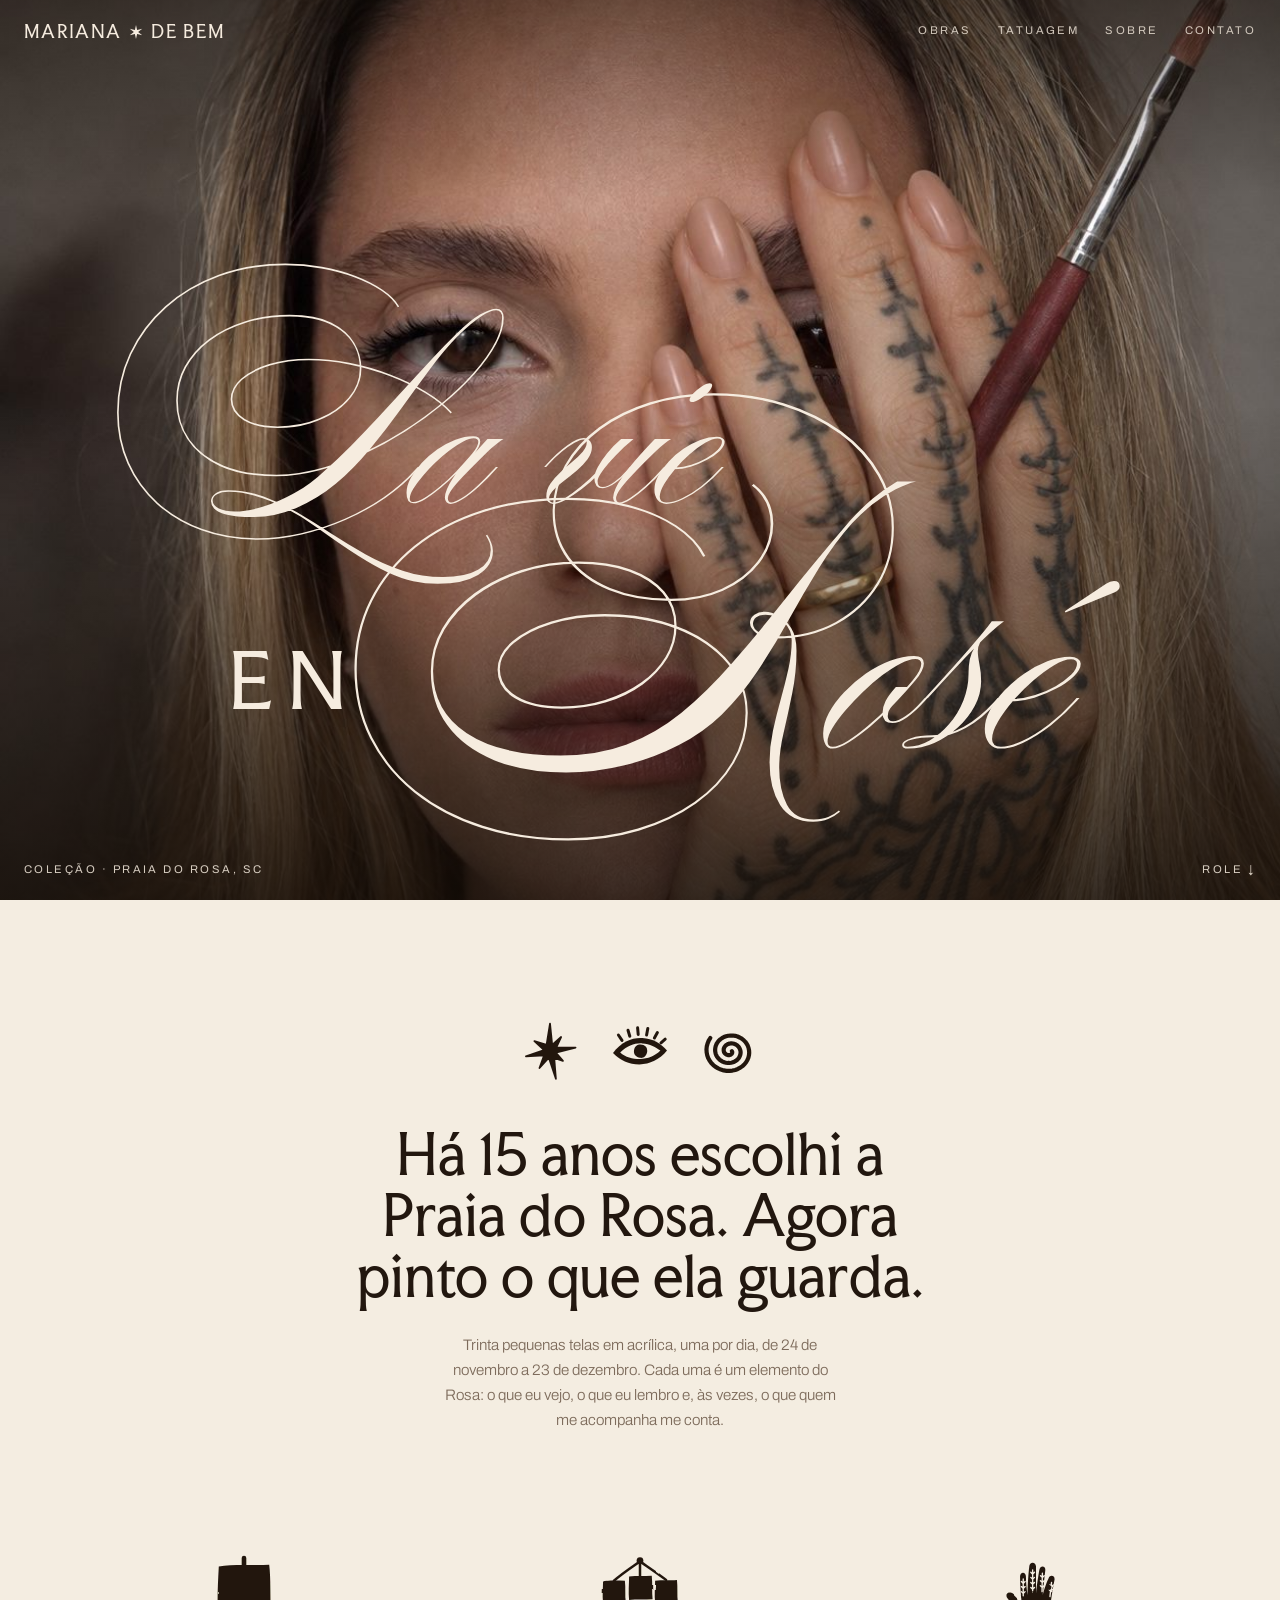
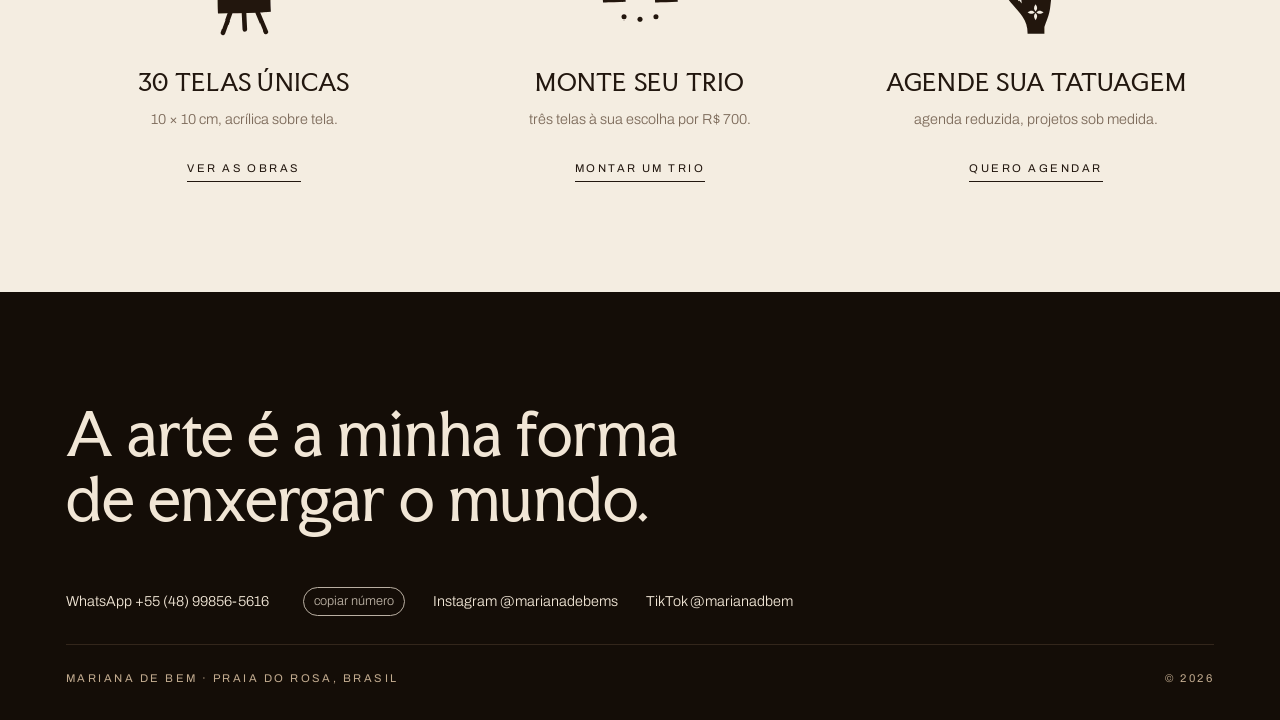
==== index.html @ dd3c000d "Publica o site de Mariana de Bem Páginas Início, Obras, Tatuagem, Sobre e Contato da coleção La Vie " ====
<!doctype html>
<html lang="pt-BR">
<meta charset="utf-8">
<meta name="viewport" content="width=device-width, initial-scale=1, viewport-fit=cover">
<title>La Vie en Rosé</title>
<meta name="description" content="Mariana de Bem: artista e tatuadora na Praia do Rosa. Coleção La Vie en Rosé, obras em acrílica sobre tela.">
<link rel="preconnect" href="https://fonts.googleapis.com">
<link rel="preconnect" href="https://fonts.gstatic.com" crossorigin>
<link rel="stylesheet" href="https://fonts.googleapis.com/css2?family=Faculty+Glyphic&family=Ballet:opsz@16..72&family=Archivo:wght@300;400;500&display=swap">
<link rel="stylesheet" href="estilo.css">

<svg width="0" height="0" style="position:absolute" aria-hidden="true">
  <!-- Ícones no estilo recortado à mão: formas cheias e orgânicas, com detalhes vazados na cor do fundo.
       O filtro "tremido" deixa as bordas levemente irregulares, como papel recortado ou tinta. -->
  <filter id="tremido" x="-10%" y="-10%" width="120%" height="120%">
    <feTurbulence type="fractalNoise" baseFrequency="0.05" numOctaves="2" seed="7"/>
    <feDisplacementMap in="SourceGraphic" scale="2.6" xChannelSelector="R" yChannelSelector="G"/>
  </filter>
  <!-- Faísca: oito pontas de tamanhos diferentes -->
  <symbol id="i-faisca" viewBox="0 0 100 100">
    <path filter="url(#tremido)" fill="currentColor" stroke="currentColor" stroke-width="3" stroke-linejoin="round" d="M50.0 6.0 L53.6 41.6 L68.5 28.4 L60.4 46.0 L92.6 46.0 L59.7 54.5 L71.6 68.2 L57.0 63.0 L59.8 98.0 L48.1 62.8 L32.5 80.0 L40.2 58.9 L9.9 60.5 L40.2 50.2 L24.0 35.1 L44.3 41.5 Z"/>
  </symbol>
  <!-- Olho: amêndoa torta, cílios curtos em cima -->
  <symbol id="i-olho" viewBox="0 0 100 100">
    <g filter="url(#tremido)">
      <path fill="none" stroke="currentColor" stroke-width="5" stroke-linecap="round" d="M20 34 14 25M33 27l-3-10M47 24l-1-11M61 25l2-11M74 30l5-9M85 38l7-6"/>
      <path fill="currentColor" d="M5 55C19 36 37 29 54 30s31 9 41 21C83 66 66 74 49 74S16 67 5 55Z"/>
      <path style="fill:var(--creme)" d="M17 54c12-11 25-16 37-15s23 6 30 12c-9 9-21 14-34 14S26 62 17 54Z"/>
      <path fill="currentColor" d="M51 41c7 0 12 5 11 12s-6 11-12 10-11-5-10-12 5-10 11-10Z"/>
    </g>
  </symbol>
  <!-- Espiral: traço grosso que abre do centro -->
  <symbol id="i-espiral" viewBox="0 0 100 100">
    <path filter="url(#tremido)" fill="none" stroke="currentColor" stroke-width="7" stroke-linecap="round" stroke-linejoin="round" d="M53.1 52.0 L53.4 52.4 L53.6 52.9 L53.7 53.5 L53.7 54.1 L53.6 54.7 L53.4 55.4 L53.1 56.0 L52.6 56.6 L52.0 57.1 L51.3 57.6 L50.5 58.0 L49.6 58.3 L48.6 58.5 L47.5 58.5 L46.5 58.4 L45.4 58.1 L44.3 57.7 L43.3 57.1 L42.3 56.4 L41.4 55.5 L40.7 54.5 L40.1 53.3 L39.7 52.1 L39.5 50.8 L39.5 49.4 L39.6 48.0 L40.1 46.6 L40.7 45.2 L41.6 43.9 L42.7 42.7 L44.0 41.6 L45.4 40.7 L47.1 39.9 L48.9 39.4 L50.7 39.1 L52.7 39.0 L54.7 39.2 L56.7 39.6 L58.6 40.3 L60.4 41.3 L62.2 42.5 L63.7 44.0 L65.0 45.6 L66.1 47.5 L66.9 49.5 L67.5 51.7 L67.7 53.9 L67.5 56.2 L67.0 58.4 L66.2 60.6 L65.0 62.8 L63.5 64.8 L61.7 66.6 L59.6 68.2 L57.3 69.5 L54.7 70.5 L52.0 71.2 L49.1 71.6 L46.2 71.6 L43.3 71.2 L40.4 70.4 L37.6 69.3 L34.9 67.8 L32.5 65.9 L30.4 63.8 L28.5 61.3 L27.1 58.6 L26.0 55.7 L25.4 52.7 L25.2 49.6 L25.5 46.4 L26.2 43.3 L27.4 40.3 L29.1 37.4 L31.2 34.7 L33.8 32.3 L36.7 30.2 L39.9 28.4 L43.4 27.1 L47.1 26.2 L50.9 25.8 L54.8 25.9 L58.7 26.4 L62.5 27.5 L66.1 29.1 L69.6 31.1 L72.7 33.5 L75.5 36.4 L77.8 39.6 L79.7 43.1 L81.0 46.8 L81.8 50.8 L82.0 54.8 L81.6 58.8 L80.6 62.8 L79.0 66.7 L76.8 70.4 L74.1 73.8 L70.8 76.8 L67.2 79.4 L63.1 81.6 L58.7 83.2 L54.1 84.3 L49.3 84.8 L44.4 84.7 L39.5 84.0 L34.8 82.6 L30.3 80.7 L26.0 78.2 L22.2 75.1 L18.8 71.6 L15.9 67.6 L13.6 63.3 L12.0 58.7 L11.1 53.9 L10.8 49.0 L11.3 44.0 L12.6 39.2 L14.5 34.4 L17.2 30.0"/>
  </symbol>
  <!-- Obras: tela no cavalete, recortada à mão -->
  <symbol id="i-tela" viewBox="0 0 100 100">
    <g filter="url(#tremido)">
      <path fill="none" stroke="currentColor" stroke-width="5.5" stroke-linecap="round" d="M50 6v10M34 70 25 95M66 70l10 24M50 71l1 20"/>
      <path fill="currentColor" d="M20 16c16-3 42-1 60-2 2 16 1 38 2 56-20 2-44 1-63 2-1-18 0-38 1-56Z"/>
    </g>
  </symbol>
  <!-- Trio: três telas penduradas -->
  <symbol id="i-trio" viewBox="0 0 100 100">
    <g filter="url(#tremido)">
      <path fill="none" stroke="currentColor" stroke-width="3" stroke-linecap="round" d="M50 10C40 17 28 25 19 33M50 10c10 7 22 15 31 22M50 10v17"/>
      <circle cx="50" cy="9" r="4" fill="currentColor"/>
      <path fill="currentColor" d="M6 34c8-2 18-1 26-1 1 8 0 17 1 25-9 1-19 0-27 1-1-9 0-17 0-25Z"/>
      <path fill="currentColor" d="M37 28c9-1 18 0 27-1 1 9 0 19 1 28-10 1-19 0-28 1-1-10 0-19 0-28Z"/>
      <path fill="currentColor" d="M68 33c8-1 18 0 26-1 1 9 0 18 1 26-9 1-19 0-27 1-1-9 0-18 0-26Z"/>
      <circle cx="31" cy="76" r="3" fill="currentColor"/><circle cx="50" cy="79" r="3" fill="currentColor"/><circle cx="69" cy="76" r="3" fill="currentColor"/>
    </g>
  </symbol>
  <!-- Tatuagem: mão orgânica com ornamentos vazados nos dedos, como as tatuagens da Mariana -->
  <symbol id="i-agulha" viewBox="0 0 100 100">
    <g filter="url(#tremido)">
      <path fill="currentColor" d="M40 96C40 88 38 82 34 76 30 70 22 62 16 54 13 50 16 45 21 48 26 52 30 57 33 60 32 50 31 38 31 28 31 22 38 22 38 28 38 36 39 44 40 50 40 38 41 24 42 16 42 10 50 10 50 16 50 26 50 38 50 48 51 38 53 26 54 20 55 14 62 15 61 21 60 30 59 40 58 50 60 42 63 34 65 30 67 25 73 27 72 32 70 42 68 54 67 64 66 74 62 82 60 88 60 91 60 94 60 96Z"/>
      <g fill="none" style="stroke:var(--creme)" stroke-width="1.6" stroke-linecap="round" stroke-linejoin="round">
        <path d="M34.8 31v20M32.6 34l2.2 2.2 2.2-2.2M32.6 40l2.2 2.2 2.2-2.2M32.6 46l2.2 2.2 2.2-2.2"/>
        <path d="M46 20v25M43.8 23l2.2 2.2 2.2-2.2M43.8 29l2.2 2.2 2.2-2.2M43.8 35l2.2 2.2 2.2-2.2M43.8 41l2.2 2.2 2.2-2.2"/>
        <path d="M57.6 24 57.2 46M55.4 27l2.2 2.2 2.2-2.2M55.3 33l2.2 2.2 2.2-2.2M55.2 39l2.2 2.2 2.2-2.2"/>
        <path d="M68.5 35 66.6 52M66.5 38l2 2 2.1-1.9M65.9 44l2 2 2.1-1.9"/>
      </g>
      <!-- flor no dorso da mão -->
      <g style="fill:var(--creme)">
        <path d="M49.5 61c2.5 3.5 2.5 6 0 8.5-2.5-2.5-2.5-5 0-8.5Z"/>
        <path d="M49.5 80c2.5-3.5 2.5-6 0-8.5-2.5 2.5-2.5 5 0 8.5Z"/>
        <path d="M40 70.5c3.5-2.5 6-2.5 8.5 0-2.5 2.5-5 2.5-8.5 0Z"/>
        <path d="M59 70.5c-3.5-2.5-6-2.5-8.5 0 2.5 2.5 5 2.5 8.5 0Z"/>
      </g>
    </g>
  </symbol>
</svg>

<header class="topo" id="topo">
  <div class="wrap">
    <a class="marca" href="index.html">Mariana <svg viewBox="0 0 20 20" aria-hidden="true"><path fill="currentColor" d="M10 0l1.6 7.2L19 5.5l-6 4.5 6 4.5-7.4-1.7L10 20l-1.6-7.2L1 14.5 7 10 1 5.5l7.4 1.7z"/></svg> de Bem</a>
    <nav class="menu caps" aria-label="Páginas">
      <a href="obras.html">Obras</a>
      <a href="tatuagem.html">Tatuagem</a>
      <a href="sobre.html">Sobre</a>
      <a href="contato.html">Contato</a>
    </nav>
  </div>
</header>

<header class="abertura">
  <img src="foto-capa.jpg" alt="Mariana de Bem cobrindo um dos olhos com a mão tatuada, segurando um pincel">
  <h1 class="letreiro"><span class="linha1">La vie</span><span class="linha2"><span class="en">en</span>Rosé</span></h1>
  <div class="rodape caps"><span>Coleção · Praia do Rosa, SC</span><span class="rolar">Role ↓</span></div>
</header>

<section class="manifesto">
  <div class="wrap">
    <div class="icones" aria-hidden="true">
      <svg><use href="#i-faisca"/></svg><svg><use href="#i-olho"/></svg><svg><use href="#i-espiral"/></svg>
    </div>
    <h2>Há 15 anos escolhi a Praia do Rosa. Agora pinto o que ela guarda.</h2>
    <p>Trinta pequenas telas em acrílica, uma por dia, de 24 de novembro a 23 de dezembro. Cada uma é um elemento do Rosa: o que eu vejo, o que eu lembro e, às vezes, o que quem me acompanha me conta.</p>
  </div>
</section>

<section class="caminhos" aria-label="Caminhos">
  <div class="wrap grid">
    <div class="caminho">
      <svg aria-hidden="true"><use href="#i-tela"/></svg>
      <h3>30 telas únicas</h3>
      <p>10 × 10 cm, acrílica sobre tela.</p>
      <a class="link caps" href="obras.html">Ver as obras</a>
    </div>
    <div class="caminho">
      <svg aria-hidden="true"><use href="#i-trio"/></svg>
      <h3>Monte seu trio</h3>
      <p>três telas à sua escolha por R$ 700.</p>
      <a class="link caps" data-whats="trio" href="#">Montar um trio</a>
    </div>
    <div class="caminho">
      <svg aria-hidden="true"><use href="#i-agulha"/></svg>
      <h3>Agende sua tatuagem</h3>
      <p>agenda reduzida, projetos sob medida.</p>
      <a class="link caps" href="tatuagem.html">Quero agendar</a>
    </div>
  </div>
</section>

<footer>
  <div class="wrap">
    <p class="frase">A arte é a minha forma de enxergar o mundo.</p>
    <div class="links">
      <a data-whats="ola" href="#">WhatsApp <span data-numero></span></a>
      <button class="copiar" data-copiar type="button">copiar número</button>
      <a href="https://www.instagram.com/marianadebems/" target="_blank" rel="noopener">Instagram @marianadebems</a>
      <a href="https://www.tiktok.com/@marianadbem" target="_blank" rel="noopener">TikTok @marianadbem</a>
    </div>
    <div class="base caps"><span>Mariana de Bem · Praia do Rosa, Brasil</span><span>© 2026</span></div>
  </div>
</footer>

<script src="comum.js"></script>

</html>
---- estilo.css ----
/* Mariana de Bem — estilos comuns a todas as páginas.
   Layout: editorial de artista. Abertura em foto cheia com letreiro caligráfico, seções creme,
   "sobre" e rodapé em marrom escuro. Caligrafia: Ballet (Google Fonts, licença OFL, uso comercial liberado). */
:root {
  --creme: #f4ede1;      /* fundo das seções claras */
  --tinta: #22170f;      /* texto sobre o creme */
  --nevoa: #7d6b5b;      /* texto secundário */
  --argila: #9a5f43;     /* acento terroso */
  --mar: #3f6f6c;        /* "disponível" */
  --linha: #e0d4c2;
  --cartao: #ebe2d3;
  --escuro: #140d07;     /* seções escuras */
  --escuro-texto: #f1e6d6;
  --escuro-nevoa: #c2ab8f;
  --escuro-linha: #33261b;
  --display: "Faculty Glyphic", "Georgia", serif;
  --script: "Ballet", "Snell Roundhand", cursive;
  --texto: "Archivo", "Helvetica Neue", Arial, sans-serif;
}
@media (prefers-color-scheme: dark) {
  :root:not([data-theme="light"]) {
    --creme: #1b130c; --tinta: #f1e6d6; --nevoa: #b9a48c; --argila: #d49a78; --mar: #7fb3ae;
    --linha: #34271c; --cartao: #261b12; --escuro: #0d0804; --escuro-linha: #2a1f15; color-scheme: dark;
  }
}
:root[data-theme="dark"] {
  --creme: #1b130c; --tinta: #f1e6d6; --nevoa: #b9a48c; --argila: #d49a78; --mar: #7fb3ae;
  --linha: #34271c; --cartao: #261b12; --escuro: #0d0804; --escuro-linha: #2a1f15; color-scheme: dark;
}
* { box-sizing: border-box; }
html { scroll-behavior: smooth; }
body { margin: 0; background: var(--creme); color: var(--tinta); font-family: var(--texto); font-weight: 300; font-size: 16px; line-height: 1.65; }
img { max-width: 100%; }
.wrap { max-width: 1180px; margin: 0 auto; padding-left: max(16px, env(safe-area-inset-left, 0px)); padding-right: max(16px, env(safe-area-inset-right, 0px)); }
a { color: inherit; }
:focus-visible { outline: 2px solid var(--argila); outline-offset: 3px; }
.caps { font-family: var(--texto); font-weight: 400; font-size: .7rem; letter-spacing: .22em; text-transform: uppercase; }
.script { font-family: var(--script); font-style: normal; text-transform: none; letter-spacing: 0; }

/* topo fixo */
header.topo { position: fixed; inset: 0 0 auto 0; z-index: 10; color: #f6ecdf; padding-top: env(safe-area-inset-top, 0px); transition: background .35s, color .35s, box-shadow .35s; }
header.topo.solido { background: color-mix(in srgb, var(--creme) 94%, transparent); color: var(--tinta); backdrop-filter: blur(8px); box-shadow: 0 1px 0 var(--linha); }
header.topo .wrap { display: flex; align-items: center; justify-content: space-between; gap: 8px 16px; flex-wrap: wrap; min-height: 64px; padding-block: 12px; max-width: none; padding-left: max(24px, env(safe-area-inset-left, 0px)); padding-right: max(24px, env(safe-area-inset-right, 0px)); }
.marca { display: inline-flex; align-items: center; gap: 8px; font-family: var(--display); font-size: 1.05rem; letter-spacing: .08em; text-transform: uppercase; text-decoration: none; white-space: nowrap; }
.marca svg { width: 14px; height: 14px; }
nav.menu { display: flex; gap: 26px; flex-wrap: wrap; }
nav.menu a { text-decoration: none; opacity: .8; padding-bottom: 3px; border-bottom: 1px solid transparent; }
nav.menu a:hover { opacity: 1; }
nav.menu a[aria-current="page"] { opacity: 1; border-bottom-color: currentColor; }

/* abertura (página inicial) */
.abertura { position: relative; height: 100svh; min-height: 560px; overflow: hidden; background: #1c140d; color: #f6ecdf; }
.abertura img { position: absolute; inset: 0; width: 100%; height: 100%; object-fit: cover; object-position: 50% 30%; }
.abertura::after { content: ""; position: absolute; inset: 0; background: linear-gradient(180deg, rgba(20,13,7,.45) 0%, rgba(20,13,7,0) 22%, rgba(20,13,7,0) 45%, rgba(20,13,7,.78) 100%); }
/* Letreiro em escala de cartaz: ocupa ~90% da largura da tela (limitado pela altura no computador). */
.letreiro { position: absolute; z-index: 1; left: 0; right: 0; bottom: 7vh; margin: 0; font-weight: 400; text-align: center; padding: 0 8px; white-space: nowrap; }
.letreiro .linha1 { display: block; font-family: var(--script); font-size: min(27vw, 30vh); line-height: .9; transform: translateX(-17%); }
.letreiro .linha2 { display: block; font-family: var(--script); font-size: min(35vw, 41vh); line-height: .85; margin-top: -.14em; transform: translateX(1%); }
.letreiro .en { display: inline-block; font-family: var(--display); font-size: .2em; letter-spacing: .16em; text-transform: uppercase; vertical-align: .5em; margin-right: .3em; }
.abertura .rodape { position: absolute; z-index: 1; left: max(24px, env(safe-area-inset-left, 0px)); right: max(24px, env(safe-area-inset-right, 0px)); bottom: 22px; display: flex; justify-content: space-between; gap: 16px; opacity: .85; }

/* cabeçalho das páginas internas */
.cab-pagina { padding: calc(150px + env(safe-area-inset-top, 0px)) 0 64px; text-align: center; }
.cab-pagina .caps { color: var(--nevoa); }
.cab-pagina h1 { font-family: var(--display); font-weight: 400; font-size: clamp(2.6rem, 7vw, 5rem); text-transform: uppercase; line-height: 1; margin: 34px 0 22px; }
.cab-pagina h1 .script { color: var(--argila); font-size: 1.6em; line-height: .6; }
.cab-pagina p { max-width: 52ch; margin: 0 auto; color: var(--nevoa); }

/* manifesto */
.manifesto { text-align: center; padding: 120px 0 96px; }
.icones { display: flex; justify-content: center; gap: 30px; margin-bottom: 44px; color: var(--tinta); }
.icones svg { width: 60px; height: 60px; }
.manifesto h2 { font-family: var(--display); font-weight: 400; font-size: clamp(2rem, 4.6vw, 3.4rem); line-height: 1.12; max-width: 17ch; margin: 0 auto 26px; text-wrap: balance; }
.manifesto p { max-width: 46ch; margin: 0 auto; color: var(--nevoa); font-size: .95rem; }

/* caminhos */
.caminhos { padding: 24px 0 110px; }
.caminhos .grid { display: grid; grid-template-columns: repeat(3, minmax(0, 1fr)); gap: 40px; text-align: center; }
.caminho svg { width: 84px; height: 84px; color: var(--tinta); margin-bottom: 18px; }
.caminho h3 { font-family: var(--display); font-weight: 400; font-size: 1.45rem; text-transform: uppercase; letter-spacing: .01em; margin: 0 0 6px; }
.caminho p { margin: 0 0 22px; color: var(--nevoa); font-size: .9rem; }
.link { display: inline-block; text-decoration: none; padding-bottom: 4px; border-bottom: 1px solid currentColor; }
.link:hover { color: var(--argila); }
.botao-cheio { display: inline-block; text-decoration: none; background: var(--tinta); color: var(--creme); padding: 15px 26px; border-radius: 999px; transition: background .2s; }
.botao-cheio:hover { background: var(--argila); }

/* coleção */
.colecao { padding: 0 0 110px; }
.abas { display: flex; justify-content: center; gap: 8px; flex-wrap: wrap; margin-bottom: 28px; }
.abas[hidden] { display: none; }
.aba { font: inherit; border: 1px solid var(--linha); background: transparent; color: var(--tinta); padding: 9px 16px; border-radius: 999px; cursor: pointer; }
.aba[aria-selected="true"] { background: var(--tinta); color: var(--creme); border-color: var(--tinta); }
.ficha { display: grid; grid-template-columns: 1fr auto; gap: 18px 40px; align-items: end; padding: 22px 0; margin-bottom: 26px; border-top: 1px solid var(--linha); border-bottom: 1px solid var(--linha); }
.ficha h3 { font-family: var(--display); font-weight: 400; font-size: 1.5rem; margin: 0 0 4px; }
.ficha p { margin: 0; color: var(--nevoa); max-width: 58ch; }
.ficha .preco { text-align: right; color: var(--nevoa); }
.ficha .preco b { display: block; font-family: var(--display); font-weight: 400; font-size: 2rem; color: var(--tinta); line-height: 1.1; }
.contagem { display: flex; gap: 22px; flex-wrap: wrap; align-items: center; margin-bottom: 26px; color: var(--nevoa); font-variant-numeric: tabular-nums; }
.contagem b { color: var(--tinta); font-weight: 500; }
.contagem label { display: inline-flex; gap: 8px; align-items: center; cursor: pointer; margin-left: auto; }
.grade { display: grid; grid-template-columns: repeat(auto-fill, minmax(200px, 1fr)); gap: 40px 24px; }
.obra { display: flex; flex-direction: column; gap: 8px; min-width: 0; }
.tela { aspect-ratio: 1; max-width: 100%; position: relative; overflow: hidden; border-radius: 8px; background: var(--cartao); }
.tela img { width: 100%; height: 100%; object-fit: cover; display: block; }
.tela .pintura { position: absolute; inset: 0; }
.obra.embreve .tela .pintura { filter: saturate(.3); opacity: .5; }
.obra .rotulo { display: flex; justify-content: space-between; gap: 8px; color: var(--nevoa); margin-top: 6px; }
.obra h4 { font-family: var(--display); font-weight: 400; font-size: 1.05rem; text-transform: uppercase; line-height: 1.2; margin: 0; overflow-wrap: anywhere; }
.selo.disponivel { color: var(--mar); }
.selo.reservada { color: var(--argila); }
.obra .acao { margin-top: 4px; }
.obra .sem-acao { color: var(--nevoa); }
.vazio-filtro { color: var(--nevoa); text-align: center; grid-column: 1 / -1; padding: 24px 0; }

/* blocos de duas colunas (comprar, tatuagem) */
.duas { display: grid; grid-template-columns: .85fr 1.15fr; gap: 64px; align-items: start; }
.titulo-sec { font-family: var(--display); font-weight: 400; font-size: clamp(2.2rem, 5vw, 3.4rem); text-transform: uppercase; line-height: 1; margin: 0; }
.titulo-sec .script { display: block; font-size: 1.35em; line-height: 1.1; color: var(--argila); }

/* como comprar */
.comprar { padding: 110px 0; border-top: 1px solid var(--linha); }
ol.passos { list-style: none; margin: 0; padding: 0; counter-reset: p; }
ol.passos li { display: grid; grid-template-columns: 52px 1fr; gap: 12px; padding: 20px 0; border-top: 1px solid var(--linha); counter-increment: p; }
ol.passos li:last-child { border-bottom: 1px solid var(--linha); }
ol.passos li::before { content: "0" counter(p); font-family: var(--display); font-size: 1.3rem; color: var(--argila); line-height: 1.3; }
ol.passos span { color: var(--nevoa); }
ol.passos b { font-weight: 500; display: block; color: var(--tinta); }
.nota { margin-top: 26px; color: var(--nevoa); }

/* tatuagem */
.tatuagem { padding: 0 0 110px; }
.tatuagem .duas { align-items: center; }
.tatuagem figure, .sobre figure { margin: 0; }
.tatuagem figure img { width: 100%; aspect-ratio: 3 / 4; object-fit: cover; object-position: 50% 30%; border-radius: 10px; display: block; }
.tatuagem p { color: var(--nevoa); max-width: 54ch; margin: 0 0 22px; }
ol.pedido { list-style: none; margin: 0 0 30px; padding: 0; border-top: 1px solid var(--linha); }
ol.pedido li { padding: 12px 0; border-bottom: 1px solid var(--linha); color: var(--nevoa); }
ol.pedido b { display: inline-block; min-width: 9.5em; font-weight: 500; color: var(--tinta); }
.tatuagem .nota { margin-top: 18px; font-size: .9rem; }
.etapas { padding: 96px 0 110px; border-top: 1px solid var(--linha); }
.etapas .grid { display: grid; grid-template-columns: repeat(4, minmax(0, 1fr)); gap: 32px; margin-top: 44px; }
.etapa { border-top: 1px solid var(--tinta); padding-top: 18px; }
.etapa .caps { color: var(--argila); }
.etapa h3 { font-family: var(--display); font-weight: 400; font-size: 1.3rem; text-transform: uppercase; margin: 10px 0 6px; }
.etapa p { margin: 0; color: var(--nevoa); font-size: .92rem; }

/* sobre (escuro) */
.sobre { background: var(--escuro); color: var(--escuro-texto); padding: calc(110px + env(safe-area-inset-top, 0px)) 0 110px; }
.sobre .barra { display: flex; justify-content: space-between; color: var(--escuro-nevoa); padding-bottom: 56px; }
.sobre .duas { gap: 64px; }
.sobre figure img { width: 100%; aspect-ratio: 3 / 4; object-fit: cover; border-radius: 10px; display: block; }
.sobre figcaption { color: var(--escuro-nevoa); margin-top: 14px; }
.sobre h1 { font-family: var(--display); font-weight: 400; font-size: clamp(2.4rem, 6vw, 4.2rem); text-transform: uppercase; line-height: 1; margin: 0 0 30px; }
.sobre h1 .script { color: var(--escuro-nevoa); font-size: 1.5em; line-height: .6; }
.sobre .destaque { font-family: var(--display); font-size: clamp(1.45rem, 2.6vw, 2rem); line-height: 1.3; margin: 0 0 30px; text-wrap: pretty; }
.sobre .corpo p { color: var(--escuro-nevoa); max-width: 56ch; margin: 0 0 18px; }
.sobre .assinatura { font-family: var(--script); font-size: 2.2rem; color: var(--escuro-texto); margin-top: 18px; }
.numeros { display: grid; grid-template-columns: repeat(3, minmax(0, 1fr)); gap: 24px; padding: 72px 0 0; margin-top: 72px; border-top: 1px solid var(--escuro-linha); }
.numeros b { display: block; font-family: var(--display); font-weight: 400; font-size: clamp(2rem, 4vw, 3rem); color: var(--escuro-texto); line-height: 1.1; }
.numeros span { color: var(--escuro-nevoa); }

/* contato */
.contato { padding: 0 0 110px; }
.canais { display: grid; grid-template-columns: repeat(3, minmax(0, 1fr)); gap: 24px; }
.canal { display: flex; flex-direction: column; gap: 10px; padding: 28px; border: 1px solid var(--linha); border-radius: 10px; min-width: 0; }
.canal .caps { color: var(--argila); }
.canal h2 { font-family: var(--display); font-weight: 400; font-size: 1.5rem; text-transform: uppercase; line-height: 1.15; margin: 0; }
.canal p { margin: 0 0 12px; color: var(--nevoa); flex: 1; }
.canal .link { align-self: flex-start; }
.dados { display: grid; grid-template-columns: repeat(4, minmax(0, 1fr)); gap: 24px; margin-top: 64px; padding-top: 32px; border-top: 1px solid var(--linha); }
.dados div { min-width: 0; }
.dados .caps { display: block; color: var(--nevoa); margin-bottom: 6px; }
.dados .valor { font-family: var(--display); font-size: 1.25rem; overflow-wrap: anywhere; }
.copiar { font: inherit; font-size: .8rem; background: none; border: 1px solid currentColor; color: inherit; opacity: .75; padding: 3px 10px; border-radius: 999px; cursor: pointer; margin-left: 6px; }

/* rodapé (escuro) */
footer { background: var(--escuro); color: var(--escuro-texto); padding: 110px 0 calc(32px + env(safe-area-inset-bottom, 0px)); }
footer .frase { font-family: var(--display); font-size: clamp(1.9rem, 4.6vw, 3.6rem); line-height: 1.12; margin: 0 0 56px; max-width: 20ch; text-wrap: balance; }
footer .frase .script { color: var(--escuro-nevoa); }
footer .links { display: flex; gap: 28px; flex-wrap: wrap; align-items: center; padding-bottom: 28px; border-bottom: 1px solid var(--escuro-linha); font-size: .9rem; }
footer .links a { text-decoration: none; }
footer .links a:hover { color: var(--escuro-nevoa); }
footer .base { display: flex; justify-content: space-between; gap: 16px; flex-wrap: wrap; color: var(--escuro-nevoa); padding-top: 24px; }

@media (max-width: 760px) {
  header.topo .wrap { padding-left: max(16px, env(safe-area-inset-left, 0px)); padding-right: max(16px, env(safe-area-inset-right, 0px)); }
  nav.menu { gap: 16px; width: 100%; }
  .abertura .rodape .rolar { display: none; }
  .letreiro { bottom: 9vh; }
  .manifesto { padding: 88px 0 64px; }
  .caminhos .grid { grid-template-columns: 1fr; gap: 52px; }
  .cab-pagina { padding-top: calc(140px + env(safe-area-inset-top, 0px)); }
  .ficha { grid-template-columns: 1fr; }
  .ficha .preco { text-align: left; }
  .grade { grid-template-columns: repeat(2, minmax(0, 1fr)); gap: 30px 14px; }
  .contagem label { margin-left: 0; }
  .duas { grid-template-columns: 1fr; gap: 40px; }
  ol.pedido b { display: block; min-width: 0; }
  .etapas .grid, .canais, .dados, .numeros { grid-template-columns: 1fr; }
  .sobre .barra { padding-bottom: 36px; }
}
@media (min-width: 761px) and (max-width: 980px) {
  .etapas .grid, .dados { grid-template-columns: repeat(2, minmax(0, 1fr)); }
}
@media (prefers-reduced-motion: reduce) { html { scroll-behavior: auto; } * { transition: none !important; } }
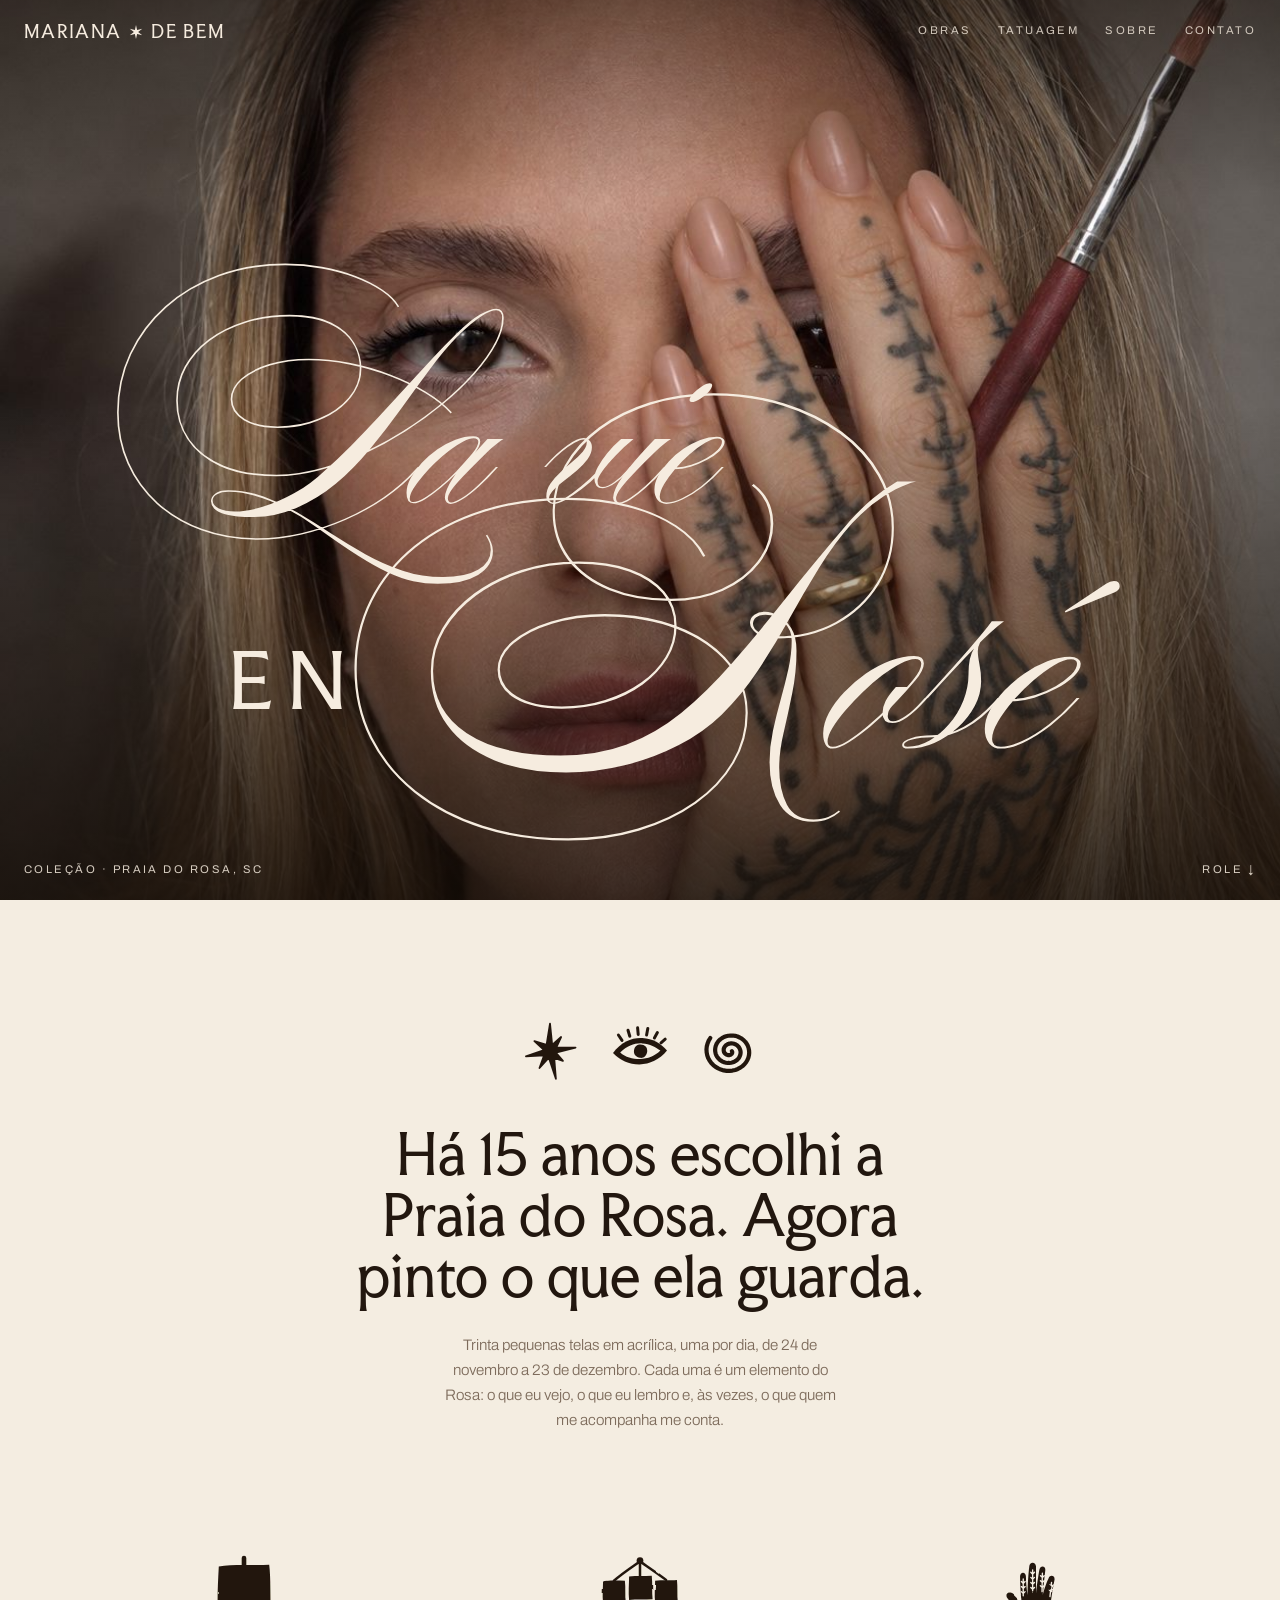
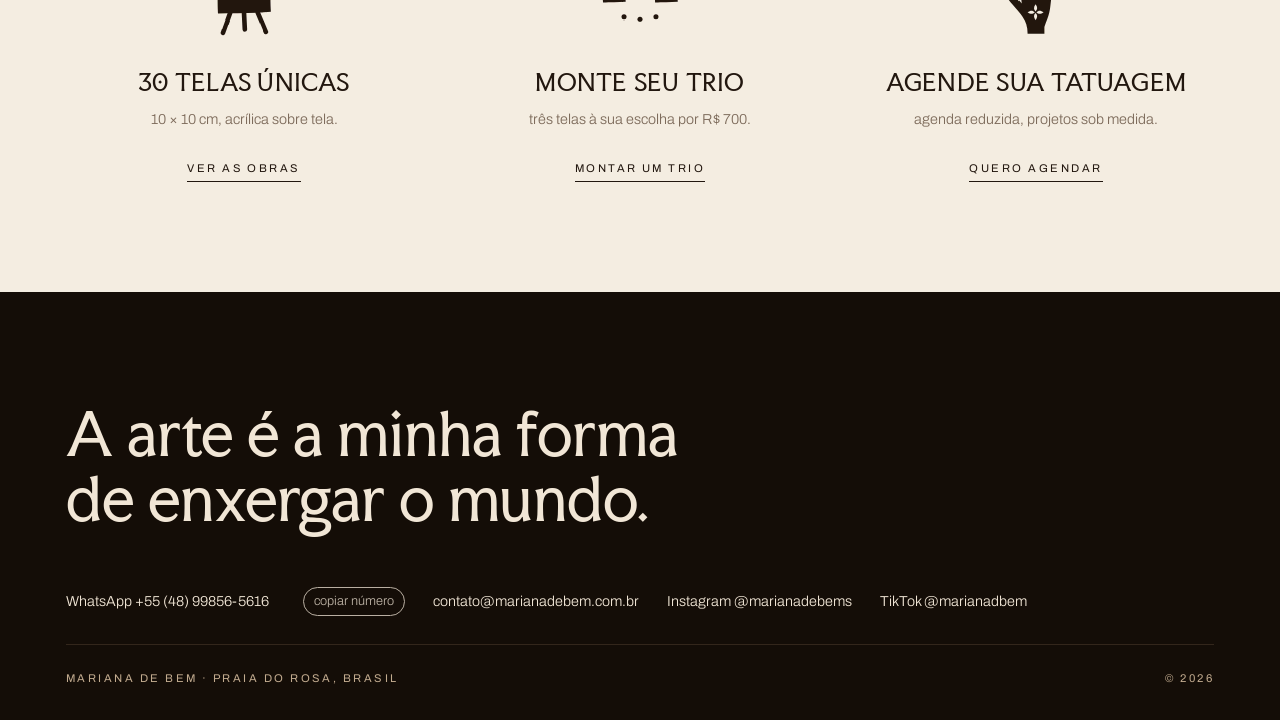
==== commit 972f5abb: "Adiciona o e-mail contato@marianadebem.com.br Co-Authored-By: Claude Opus 5.5 <noreply@anthropic.com" ====
--- a/index.html
+++ b/index.html
@@ -129,6 +129,7 @@
     <div class="links">
       <a data-whats="ola" href="#">WhatsApp <span data-numero></span></a>
       <button class="copiar" data-copiar type="button">copiar número</button>
+      <a href="mailto:contato@marianadebem.com.br">contato@marianadebem.com.br</a>
       <a href="https://www.instagram.com/marianadebems/" target="_blank" rel="noopener">Instagram @marianadebems</a>
       <a href="https://www.tiktok.com/@marianadbem" target="_blank" rel="noopener">TikTok @marianadbem</a>
     </div>
--- a/estilo.css
+++ b/estilo.css
@@ -167,7 +167,7 @@
 .canal h2 { font-family: var(--display); font-weight: 400; font-size: 1.5rem; text-transform: uppercase; line-height: 1.15; margin: 0; }
 .canal p { margin: 0 0 12px; color: var(--nevoa); flex: 1; }
 .canal .link { align-self: flex-start; }
-.dados { display: grid; grid-template-columns: repeat(4, minmax(0, 1fr)); gap: 24px; margin-top: 64px; padding-top: 32px; border-top: 1px solid var(--linha); }
+.dados { display: grid; grid-template-columns: repeat(auto-fit, minmax(190px, 1fr)); gap: 24px; margin-top: 64px; padding-top: 32px; border-top: 1px solid var(--linha); }
 .dados div { min-width: 0; }
 .dados .caps { display: block; color: var(--nevoa); margin-bottom: 6px; }
 .dados .valor { font-family: var(--display); font-size: 1.25rem; overflow-wrap: anywhere; }
@@ -200,6 +200,6 @@
   .sobre .barra { padding-bottom: 36px; }
 }
 @media (min-width: 761px) and (max-width: 980px) {
-  .etapas .grid, .dados { grid-template-columns: repeat(2, minmax(0, 1fr)); }
+  .etapas .grid { grid-template-columns: repeat(2, minmax(0, 1fr)); }
 }
 @media (prefers-reduced-motion: reduce) { html { scroll-behavior: auto; } * { transition: none !important; } }
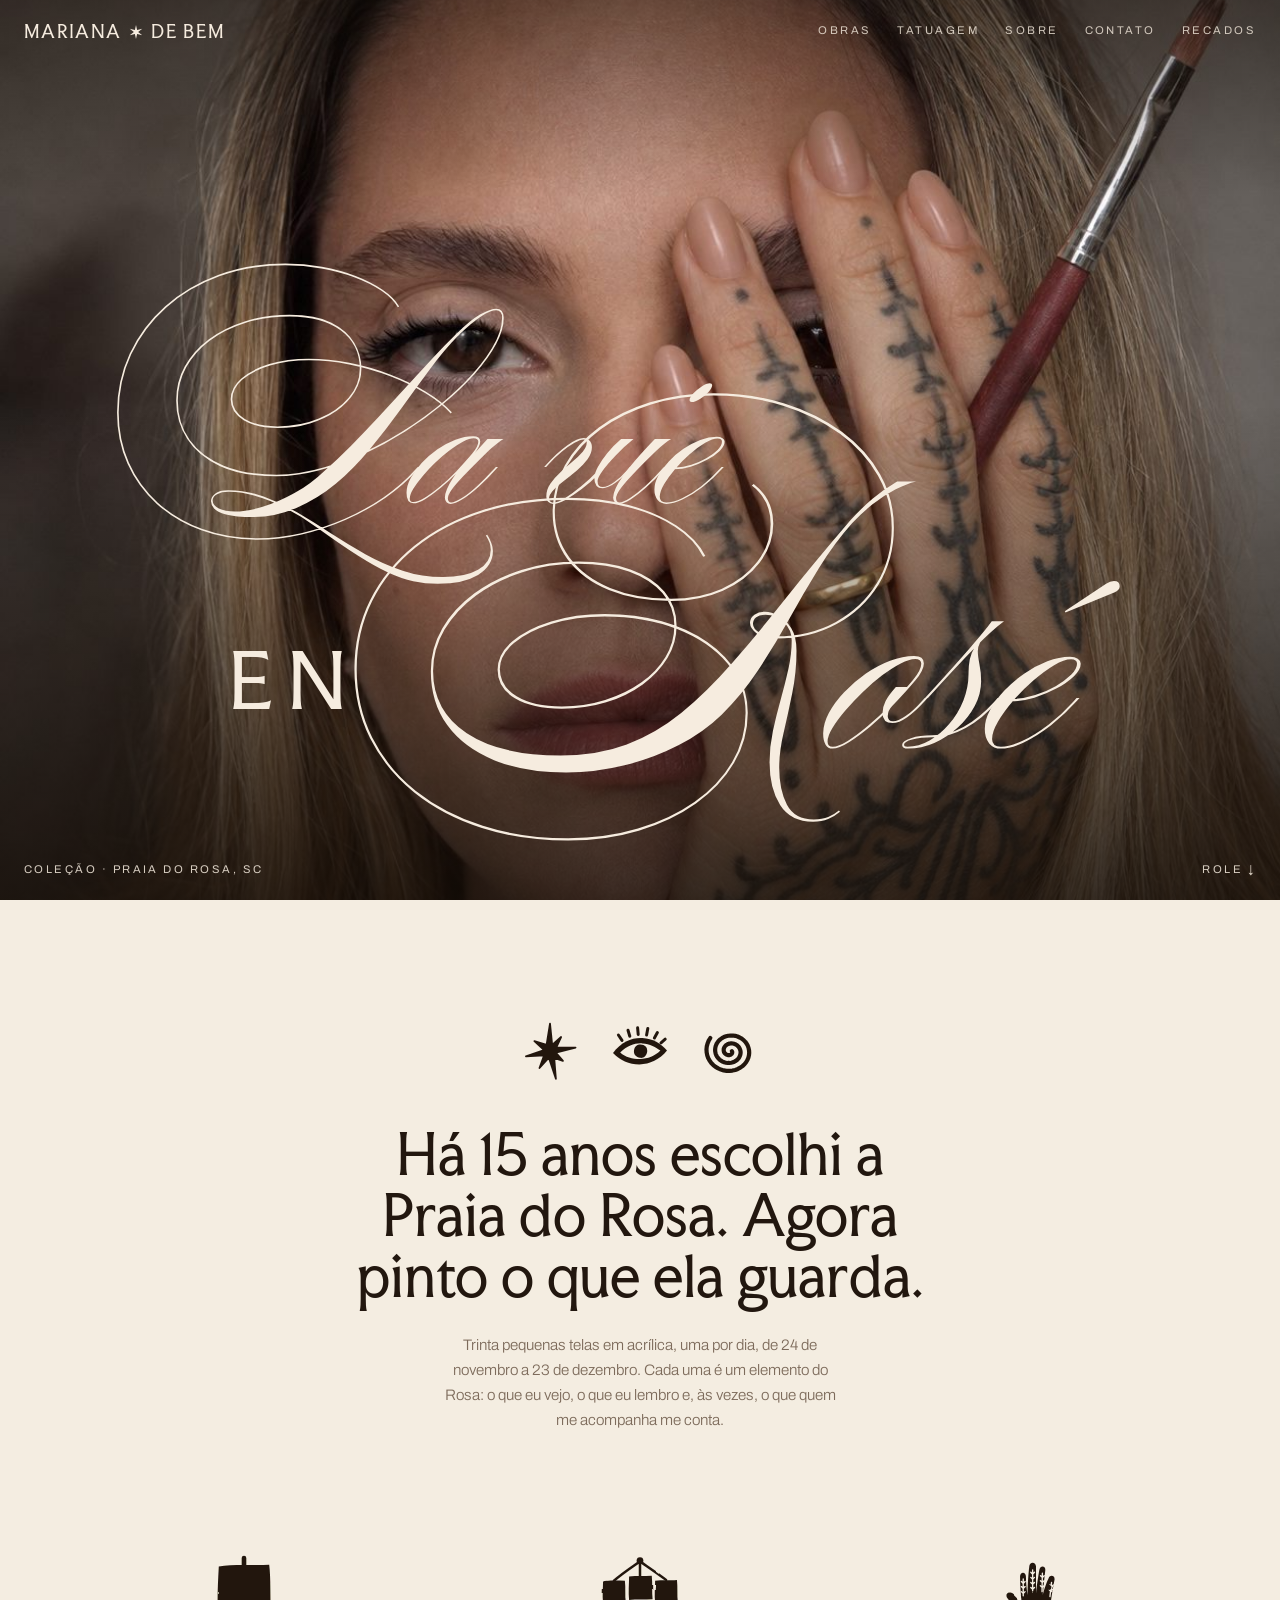
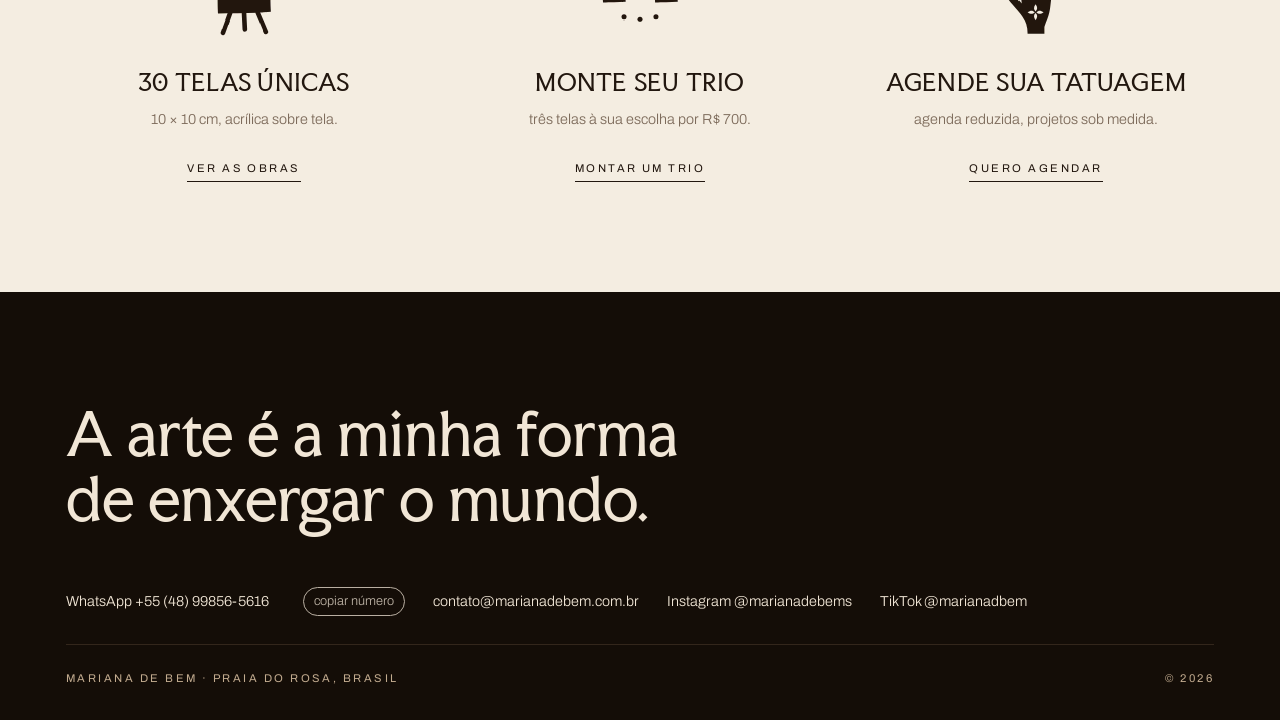
==== commit e340d3ea: "Adiciona o mural de recados Co-Authored-By: Claude Opus 5.5 <noreply@anthropic.com>" ====
--- a/index.html
+++ b/index.html
@@ -80,6 +80,7 @@
       <a href="tatuagem.html">Tatuagem</a>
       <a href="sobre.html">Sobre</a>
       <a href="contato.html">Contato</a>
+      <a href="recados.html">Recados</a>
     </nav>
   </div>
 </header>
@@ -112,7 +113,7 @@
       <svg aria-hidden="true"><use href="#i-trio"/></svg>
       <h3>Monte seu trio</h3>
       <p>três telas à sua escolha por R$ 700.</p>
-      <a class="link caps" data-whats="trio" href="#">Montar um trio</a>
+      <a class="link caps" data-whats="trio" href="https://wa.me/5548998565616" target="_blank" rel="noopener">Montar um trio</a>
     </div>
     <div class="caminho">
       <svg aria-hidden="true"><use href="#i-agulha"/></svg>
@@ -127,7 +128,7 @@
   <div class="wrap">
     <p class="frase">A arte é a minha forma de enxergar o mundo.</p>
     <div class="links">
-      <a data-whats="ola" href="#">WhatsApp <span data-numero></span></a>
+      <a data-whats="ola" href="https://wa.me/5548998565616" target="_blank" rel="noopener">WhatsApp <span data-numero></span></a>
       <button class="copiar" data-copiar type="button">copiar número</button>
       <a href="mailto:contato@marianadebem.com.br">contato@marianadebem.com.br</a>
       <a href="https://www.instagram.com/marianadebems/" target="_blank" rel="noopener">Instagram @marianadebems</a>
--- a/estilo.css
+++ b/estilo.css
@@ -173,6 +173,52 @@
 .dados .valor { font-family: var(--display); font-size: 1.25rem; overflow-wrap: anywhere; }
 .copiar { font: inherit; font-size: .8rem; background: none; border: 1px solid currentColor; color: inherit; opacity: .75; padding: 3px 10px; border-radius: 999px; cursor: pointer; margin-left: 6px; }
 
+/* mural de recados (recados.html)
+   Os bilhetes são papel de verdade: cores fixas, iguais no modo claro e escuro.
+   Os adesivos são sempre pretos, com o miolo vazado em creme. */
+.mural-sec { padding: 0 0 110px; }
+.mural { columns: 4 220px; column-gap: 22px; background: var(--cartao); border-radius: 12px; padding: 34px 26px 14px; }
+.mural-vazio { text-align: center; color: var(--nevoa); margin: 22px 0 0; }
+.bilhete { --creme: #f4ede1; break-inside: avoid; display: inline-block; width: 100%; margin: 0 0 26px; position: relative; padding: 20px 18px 16px; color: #22170f; font-family: var(--display); font-size: 1rem; line-height: 1.4; transform: rotate(var(--r, 0deg)); box-shadow: 0 6px 14px rgba(20,13,7,.14); transition: transform .25s; }
+.bilhete:hover { transform: rotate(0deg) translateY(-2px); }
+.bilhete p { margin: 0; overflow-wrap: anywhere; }
+.bilhete .de { display: block; margin-top: 10px; font-family: var(--script); font-size: 1.25rem; text-align: right; opacity: .8; }
+.bilhete .pino { position: absolute; top: -7px; left: 50%; width: 14px; height: 14px; border-radius: 50%; transform: translateX(-50%); background: #9a5f43; box-shadow: 0 2px 3px rgba(0,0,0,.3), inset -2px -2px 0 rgba(0,0,0,.18); }
+.bilhete .fita { position: absolute; top: -10px; left: 32%; width: 74px; height: 20px; background: rgba(244,237,225,.82); transform: rotate(-4deg); box-shadow: 0 1px 2px rgba(0,0,0,.08); }
+.bilhete .adesivos { position: absolute; right: -12px; bottom: -16px; display: flex; }
+.bilhete .adesivos svg, .adesivos-op svg { color: #141010; }
+.bilhete .adesivos svg { width: 44px; height: 44px; margin-left: -10px; filter: drop-shadow(1px 1px 0 #fff) drop-shadow(-1px -1px 0 #fff) drop-shadow(1px -1px 0 #fff) drop-shadow(-1px 1px 0 #fff) drop-shadow(0 2px 2px rgba(0,0,0,.25)); }
+.bilhete .espera { display: inline-block; margin-top: 8px; font-size: .58rem; opacity: .7; }
+.bilhete.deixar { background: #22170f; color: #f4ede1; border: 0; cursor: pointer; text-align: center; padding: 34px 16px; display: inline-grid; gap: 6px; justify-items: center; font: inherit; }
+.bilhete.deixar .mais { font-family: var(--display); font-size: 2.4rem; line-height: 1; }
+.bilhete.deixar:hover { background: #9a5f43; }
+.bilhete.aviso p { font-family: var(--texto); font-size: .9rem; line-height: 1.55; }
+.p-creme { background: #fbf6ee; } .p-areia { background: #ebe2d3; } .p-rose { background: #ead2c6; } .p-branco { background: #fff; }
+.p-pauta { background: #fff repeating-linear-gradient(transparent 0 23px, rgba(154,95,67,.2) 23px 24px); }
+.p-argila { background: #9a5f43; color: #f4ede1; } .p-escuro { background: #22170f; color: #f4ede1; }
+
+dialog#dialogo { border: 0; padding: 0; background: transparent; width: min(500px, calc(100vw - 32px)); max-height: calc(100vh - 32px); }
+dialog#dialogo::backdrop { background: rgba(20,13,7,.55); }
+.form-recado { background: var(--creme); color: var(--tinta); border-radius: 14px; padding: 30px 28px 24px; display: grid; gap: 18px; max-height: calc(100vh - 32px); overflow-y: auto; }
+.form-recado h2 { font-family: var(--display); font-weight: 400; text-transform: uppercase; font-size: 1.7rem; line-height: 1; margin: 0 0 4px; }
+.form-recado h2 .script { color: var(--argila); font-size: 1.6em; }
+.form-recado .caps { display: block; color: var(--nevoa); margin-bottom: 8px; }
+.form-recado textarea, .form-recado input[type="text"] { width: 100%; font: inherit; font-family: var(--display); font-size: 1rem; color: var(--tinta); background: transparent; border: 1px solid var(--linha); border-radius: 10px; padding: 12px 14px; }
+.form-recado textarea { min-height: 110px; resize: vertical; }
+.form-recado input[type="text"] { margin-top: 10px; }
+.form-recado .conta { display: block; text-align: right; font-size: .75rem; color: var(--nevoa); }
+.escolha { display: flex; gap: 8px; flex-wrap: wrap; }
+.escolha button { font: inherit; font-size: .85rem; cursor: pointer; background: transparent; color: var(--tinta); border: 1px solid var(--tinta); border-radius: 999px; padding: 5px 14px; }
+.escolha button[aria-pressed="true"] { background: var(--tinta); color: var(--creme); }
+.adesivos-op { --creme: #f4ede1; display: grid; grid-template-columns: repeat(5, minmax(0, 1fr)); gap: 6px; background: #fbf6ee; border-radius: 10px; padding: 10px; }
+.adesivos-op button { background: none; border: 2px solid transparent; border-radius: 10px; padding: 6px; aspect-ratio: 1; cursor: pointer; }
+.adesivos-op button[aria-pressed="true"] { border-color: #9a5f43; background: rgba(154,95,67,.1); }
+.adesivos-op svg { width: 100%; height: 100%; }
+.nota-form { font-size: .82rem; color: var(--nevoa); margin: 0; }
+.form-recado .acoes { display: flex; justify-content: space-between; align-items: center; gap: 12px; flex-wrap: wrap; }
+.form-recado .cancelar { font: inherit; background: none; border: 0; color: var(--nevoa); text-decoration: underline; cursor: pointer; }
+.form-recado .botao-cheio { border: 0; cursor: pointer; font-size: .72rem; }
+
 /* rodapé (escuro) */
 footer { background: var(--escuro); color: var(--escuro-texto); padding: 110px 0 calc(32px + env(safe-area-inset-bottom, 0px)); }
 footer .frase { font-family: var(--display); font-size: clamp(1.9rem, 4.6vw, 3.6rem); line-height: 1.12; margin: 0 0 56px; max-width: 20ch; text-wrap: balance; }
@@ -197,6 +243,8 @@
   .duas { grid-template-columns: 1fr; gap: 40px; }
   ol.pedido b { display: block; min-width: 0; }
   .etapas .grid, .canais, .dados, .numeros { grid-template-columns: 1fr; }
+  .mural { columns: 2 150px; column-gap: 14px; padding: 26px 14px 8px; }
+  .bilhete { font-size: .92rem; padding: 18px 14px 14px; }
   .sobre .barra { padding-bottom: 36px; }
 }
 @media (min-width: 761px) and (max-width: 980px) {
